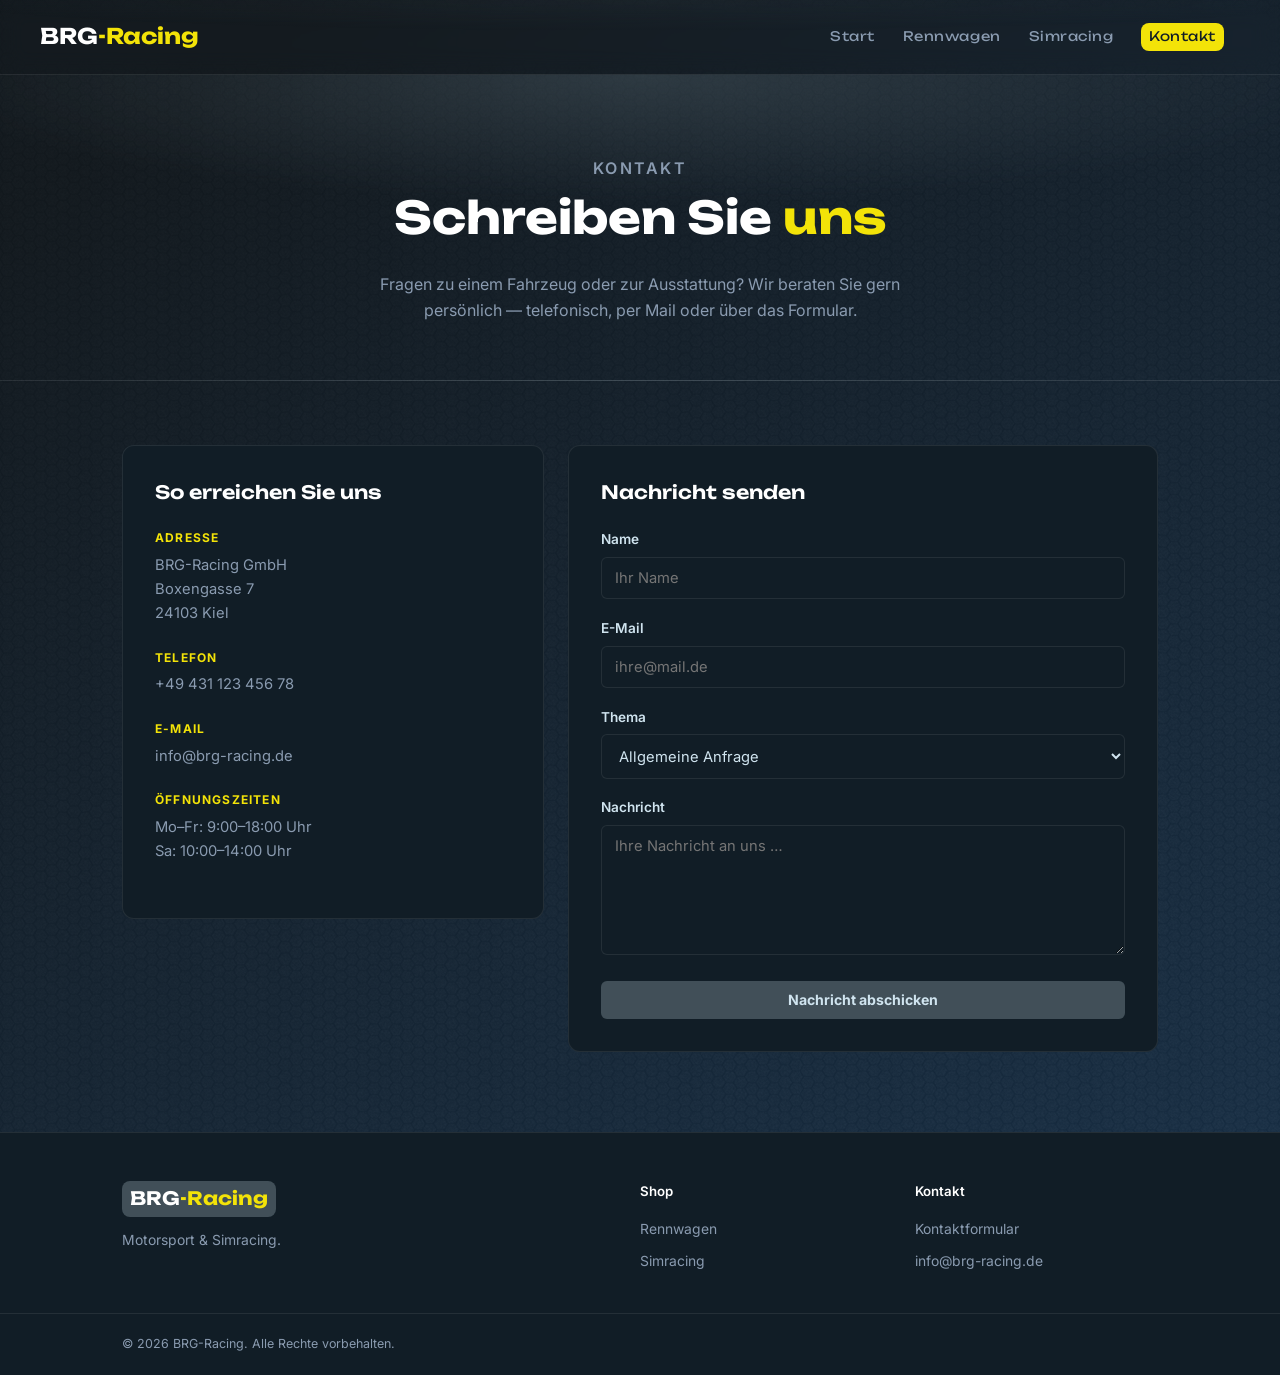
==== eirikb/html/kontakt.html @ 7bd52c7f "Grund-Design fertig, basis für Simracing und Rennwagen Produktseiten erstellt" ====
<!DOCTYPE html>
<html lang="de">
<head>
    <meta charset="UTF-8">
    <meta name="viewport" content="width=device-width, initial-scale=1.0">
    <title>BRG-Racing | Kontakt</title>
    <link rel="stylesheet" href="../styles/style-main.css">
    <!-- Google Fonts: Inter (Text) & Unbounded (Überschriften) -->
    <link rel="preconnect" href="https://fonts.googleapis.com">
    <link rel="preconnect" href="https://fonts.gstatic.com" crossorigin>
    <link href="https://fonts.googleapis.com/css2?family=Inter:ital,opsz,wght@0,14..32,100..900;1,14..32,100..900&family=Unbounded:wght@200..900&display=swap" rel="stylesheet">
</head>
<body>

    <!-- ===== HEADER ===== -->
    <header>
        <a href="../index.html" class="logo">BRG<span>-Racing</span></a>

        <!-- Checkbox steuert das mobile Menü (kein JavaScript) -->
        <input type="checkbox" id="nav-toggle" class="nav-toggle">
        <label for="nav-toggle" class="hamburger" aria-label="Menü öffnen">
            <span></span>
            <span></span>
            <span></span>
        </label>

        <nav>
            <a href="../index.html">Start</a>
            <a href="racecars.html">Rennwagen</a>
            <a href="simracing.html">Simracing</a>
            <a href="kontakt.html" class="aktiv">Kontakt</a>
        </nav>
    </header>


    <!-- ===== HAUPTINHALT ===== -->
    <main>

        <!-- Kopfbereich der Seite -->
        <section class="seiten-kopf">
            <div class="wrapper">
                <p class="hero-label">Kontakt</p>
                <h1>Schreiben Sie <span>uns</span></h1>
                <p>
                    Fragen zu einem Fahrzeug oder zur Ausstattung? Wir beraten Sie
                    gern persönlich — telefonisch, per Mail oder über das Formular.
                </p>
            </div>
        </section>


        <!-- Kontaktbereich: Info-Spalte + Formular -->
        <section class="kontakt">
            <div class="wrapper">
                <div class="kontakt-grid">

                    <!-- Linke Spalte: Kontaktdaten -->
                    <div class="kontakt-info">
                        <h2>So erreichen Sie uns</h2>

                        <div class="kontakt-eintrag">
                            <strong>Adresse</strong>
                            <p>BRG-Racing GmbH<br>Boxengasse 7<br>24103 Kiel</p>
                        </div>

                        <div class="kontakt-eintrag">
                            <strong>Telefon</strong>
                            <p><a href="tel:+4943112345678">+49 431 123 456 78</a></p>
                        </div>

                        <div class="kontakt-eintrag">
                            <strong>E-Mail</strong>
                            <p><a href="mailto:info@brg-racing.de">info@brg-racing.de</a></p>
                        </div>

                        <div class="kontakt-eintrag">
                            <strong>Öffnungszeiten</strong>
                            <p>Mo–Fr: 9:00–18:00 Uhr<br>Sa: 10:00–14:00 Uhr</p>
                        </div>
                    </div>

                    <!-- Rechte Spalte: Formular verschickt per mailto (kein JavaScript) -->
                    <div class="kontakt-formular">
                        <h2>Nachricht senden</h2>

                        <!--
                            Das Formular öffnet das E-Mail-Programm des Besuchers.
                            enctype="text/plain" sorgt für eine lesbare Mail.
                        -->
                        <form action="mailto:info@brg-racing.de" method="post" enctype="text/plain">

                            <div class="formular-feld">
                                <label for="name">Name</label>
                                <input type="text" id="name" name="Name" placeholder="Ihr Name" required>
                            </div>

                            <div class="formular-feld">
                                <label for="email">E-Mail</label>
                                <input type="email" id="email" name="E-Mail" placeholder="ihre@mail.de" required>
                            </div>

                            <div class="formular-feld">
                                <label for="thema">Thema</label>
                                <select id="thema" name="Thema">
                                    <option>Allgemeine Anfrage</option>
                                    <option>Rennwagen</option>
                                    <option>Simracing</option>
                                    <option>Bestellung</option>
                                    <option>Sonstiges</option>
                                </select>
                            </div>

                            <div class="formular-feld">
                                <label for="nachricht">Nachricht</label>
                                <textarea id="nachricht" name="Nachricht" placeholder="Ihre Nachricht an uns …" required></textarea>
                            </div>

                            <button type="submit" class="btn">Nachricht abschicken</button>
                        </form>
                    </div>

                </div>
            </div>
        </section>

    </main>


    <!-- ===== FOOTER ===== -->
    <footer>
        <!-- Footer-Grid: Info | Shop-Links | Kontakt-Links -->
        <div class="footer-grid wrapper">

            <div class="footer-brand">
                <p class="logo-text">BRG<span>-Racing</span></p>
                <p class="footer-desc">Motorsport &amp; Simracing.</p>
            </div>

            <nav class="footer-nav">
                <strong>Shop</strong>
                <a href="racecars.html">Rennwagen</a>
                <a href="simracing.html">Simracing</a>
            </nav>

            <nav class="footer-nav">
                <strong>Kontakt</strong>
                <a href="kontakt.html">Kontaktformular</a>
                <a href="mailto:info@brg-racing.de">info@brg-racing.de</a>
            </nav>

        </div>

        <div class="footer-bottom">
            <div class="wrapper">
                <p>&copy; 2026 BRG-Racing. Alle Rechte vorbehalten.</p>
            </div>
        </div>
    </footer>

</body>
</html>
---- eirikb/styles/style-main.css ----
/* ===== VARIABLEN ===== */
:root {
    --primaer:  #4e5d67c8;
    --akzent:   #F3E308;
    --bg:       #111d26;
    --karte:    #111d26;
    --text:     #D0E4EF;
    --hell:     #8a9bb0;
    --rand:     rgba(255, 255, 255, 0.08);
    --max-w:    1100px;
}

/* ===== RESET ===== */
*, *::before, *::after {
    box-sizing: border-box;
    margin: 0;
    padding: 0;
}

/* ===== SEITEN-GRID: Header | Main | Footer ===== */
body {
    font-family: 'Inter', Arial, sans-serif;
    background: linear-gradient(
        148deg,rgba(11, 20, 27, 0.7) 10%, rgba(6, 61, 115, 0.4) 90%), 
        url('../assets/img/dark-honeycomb.png');
    color: var(--text);
    line-height: 1.65;
    display: grid;
    grid-template-rows: auto 1fr auto;
    min-height: 100vh;
}

a {
    color: var(--text);
    text-decoration: none;
}

/* Zentrierender Container mit horizontalem Innenabstand */
.wrapper {
    max-width: var(--max-w);
    margin: 0 auto;
    padding: 0 2rem;
}


/* ===== HEADER ===== */
header {
    font-family: 'Unbounded', cursive;
    /* Header-Grid: Logo | Leerraum | Navigation */
    display: grid;
    grid-template-columns: auto 1fr auto;
    align-items: center;
    gap: 1.5rem;
    padding: 1rem 2rem;
    border-bottom: 1px solid var(--rand);
    /* Klebt oben beim Scrollen */
    position: sticky;
    top: 0;
    z-index: 100;
    background-color: rgba(17, 29, 38, 0.591);
    backdrop-filter: blur(12px);
    background: radial-gradient(ellipse 80% 60% at 50% 0%, rgba(76, 92, 101, 0.10) 0%, transparent 70%);
}

.logo {
    font-size: 1.35rem;
    font-weight: 700;
    color: #fff;
    padding: 3px 8px;
    border-radius: 8px;
    /* Holografischer Shimmer-Effekt */
    position: relative;
    overflow: hidden;
    transition: transform 0.5s ease, box-shadow 0.5s ease;
}

/* Schimmernder Lichtstrahl */
.logo::before {
    content: '';
    position: absolute;
    top: -50%;
    left: -50%;
    width: 200%;
    height: 200%;
    background: linear-gradient(
        0deg,
        transparent,
        transparent 30%,
        rgba(200, 255, 0, 0.3)
    );
    transform: rotate(-45deg);
    transition: all 0.5s ease;
    opacity: 0;
}

.logo:hover {
    transform: scale(1.05);
    box-shadow: 0 0 20px rgba(200, 255, 0, 0.3);
    color: #fff;
}

.logo:hover::before {
    opacity: 1;
    transform: rotate(-45deg) translateY(100%);
}

.logo span {
    color: var(--akzent);
}

header nav {
    display: flex;
    align-items: center;
    gap: 1.75rem;
    justify-self: end;
}

header nav a {
    font-size: 0.82rem;
    color: var(--hell);
    font-weight: 400;
    letter-spacing: 0.04em;
    transition: all 0.15s;
  
}

header nav a:hover {
    color: var(--bg);
    padding: 3px 8px;
    border-radius: 8px;
    background-color: var(--akzent);
    transform: scale(1.05);
}

/* Aktiver Navigations-Link (aktuelle Seite) */
header nav a.aktiv {
    color: var(--bg);
    padding: 3px 8px;
    border-radius: 8px;
    background-color: var(--akzent);
}
/* Hamburger-Button (nur mobil sichtbar) */
.hamburger {
    display: none;
    flex-direction: column;
    gap: 5px;
    cursor: pointer;
    padding: 4px;
    margin-left: auto;
}

.hamburger span {
    display: block;
    width: 22px;
    height: 2px;
    background-color: #fff;
    border-radius: 2px;
    transition: transform 0.2s, opacity 0.2s;
}

/* Checkbox ist unsichtbar, steuert das Menü via CSS */
.nav-toggle { display: none; }

.nav-toggle:checked ~ .hamburger span:nth-child(1) {
    transform: translateY(7px) rotate(45deg);
}
.nav-toggle:checked ~ .hamburger span:nth-child(2) {
    opacity: 0;
}
.nav-toggle:checked ~ .hamburger span:nth-child(3) {
    transform: translateY(-7px) rotate(-45deg);
}


/* ===== BUTTONS ===== */
.btn {
    display: inline-block;
    padding: 0.65rem 1.4rem;
    background-color: var(--primaer);
    color: var(--text);
    font-weight: 700;
    font-size: 0.88rem;
    border-radius: 6px;
    transition: all 0.25s;
}

.btn:hover {
    opacity: 0.82;
    color: var(--bg);
    transform: scale(1.05);
    background-color: var(--akzent);
}


.btn-sm {
    padding: 0.45rem 1rem;
    font-size: 0.8rem;
}


/* ===== HERO-BEREICH ===== */
.hero {
    padding: 7rem 0 6rem;
    text-align: center;
    /* Subtiler radialer Verlauf als Hintergrund */
    background: radial-gradient(ellipse 80% 60% at 50% 0%, rgba(76, 92, 101, 0.45) 0%, transparent 70%);
}

.hero-label {
    font-size: 0.75rem;
    font-weight: 600;
    letter-spacing: 0.14em;
    text-transform: uppercase;
    color: var(--akzent);
    margin-bottom: 1.25rem;
   
}

.hero h1 {
    font-family: 'Unbounded', cursive;
    /* Schriftgröße passt sich der Bildschirmbreite an */
    font-size: clamp(1.9rem, 5vw, 3.4rem);
    font-weight: 700;
    line-height: 1.18;
    color: #fff;
    margin-bottom: 1.25rem;
}

.hero h1 span {
    color: var(--akzent);
}

.hero-text {
    max-width: 580px;
    margin: 0 auto 2.5rem;
    color: var(--hell);
    font-size: 1.05rem;
    line-height: 1.7;
}

.hero-ctas {
    display: flex;
    gap: 0.85rem;
    justify-content: center;
    flex-wrap: wrap;
}


/* ===== KATEGORIEN ===== */
.kategorien {
    padding: 5rem 0;
    border-top: 1px solid var(--rand);
}

.kategorien h2,
.highlights h2 {
    font-family: 'Unbounded', cursive;
    font-size: 1.45rem;
    font-weight: 600;
    color: #fff;
    margin-bottom: 2rem;
    padding: 0.5rem 1rem;
    background-color: var(--karte);
    backdrop-filter: blur(12px);
    border: 1px solid var(--rand);
    border-radius: 12px;
    background: radial-gradient(ellipse 80% 60% at 50% 0%, rgba(76, 92, 101, 0.10) 0%, transparent 70%);
}

/* Kategorie-Grid: 2 gleichbreite Spalten */
.kat-grid {
    display: grid;
    grid-template-columns: 1fr 1fr;
    gap: 1.5rem;
}

.kat-karte {
    display: block;
    background-color: var(--karte);
    border: 1px solid var(--rand);
    border-radius: 12px;
    overflow: hidden;
    color: var(--text);
    transition: border-color 0.2s, transform 0.2s;
   
}

.kat-karte:hover {
    border-color: rgba(255, 255, 255, 0.22);
    transform: translateY(-4px);
    color: var(--text);
}

/* Farb-Platzhalter oben — werden später durch <img> ersetzt */
.kat-bild {
    height: 190px;
}

.kat-bild.rennwagen {
    background: linear-gradient(135deg, #7a0000 0%, #2a1010 100%);
}

.kat-bild.simracing {
    background: linear-gradient(135deg, #0d3460 0%, #0d1428 100%);
}

.kat-info {
    padding: 1.5rem;
    
}

.kat-info h3 {
    font-family: 'Unbounded', cursive;
    font-size: 1.1rem;
    font-weight: 600;
    color: #fff;
    margin-bottom: 0.4rem;
    
}

.kat-info p {
    color: var(--hell);
    font-size: 0.9rem;
    margin-bottom: 1rem;
}

.pfeil {
    color: var(--akzent);
    font-size: 0.85rem;
    font-weight: 600;
}


/* ===== PRODUKT-HIGHLIGHTS ===== */
.highlights {
    padding: 5rem 0;
    border-top: 1px solid var(--rand);
}

/* Produkt-Grid: 3 Spalten, bricht bei Platzmangel automatisch um */
.produkt-grid {
    display: grid;
    grid-template-columns: repeat(auto-fit, minmax(280px, 1fr));
    gap: 1.5rem;
}

.produkt-karte {
    background-color: var(--karte);
    border: 1px solid var(--rand);
    border-radius: 12px;
    overflow: hidden;
    transition: border-color 0.2s, transform 0.2s;
}

.produkt-karte:hover {
    border-color: rgba(255, 255, 255, 0.22);
    transform: translateY(-4px);
}


.produkt-bild {
    height: 170px;
    /* Anker für das Hersteller-Logo (oben rechts) */
    position: relative;
}

/* Einheitlicher Platz für das Hersteller-Logo auf jeder Produktkarte */
.produkt-marke {
    position: absolute;
    top: 0.7rem;
    right: 0.7rem;
    width: 58px;
    height: 42px;
    display: flex;
    align-items: center;
    justify-content: center;
    padding: 5px 8px;
    background-color: #fff;
    border-radius: 8px;
    box-shadow: 0 2px 8px rgba(0, 0, 0, 0.3);
}

/* Logo skaliert sauber in den Rahmen, egal welches Format */
.produkt-marke img {
    max-width: 100%;
    max-height: 100%;
    object-fit: contain;
    display: block;
}

/* Farb-Platzhalter für Produktbilder — werden später durch <img> ersetzt */
.produkt-bild.rot     { background: linear-gradient(135deg, #7a0000 0%, #2a1010 100%); }
.produkt-bild.blau    { background: linear-gradient(135deg, #0d3460 0%, #0d1428 100%); }
.produkt-bild.gruen   { background: linear-gradient(135deg, #0b4d2e 0%, #0d281a 100%); }
.produkt-bild.gelb    { background: linear-gradient(135deg, #6b5e00 0%, #2a2410 100%); }
.produkt-bild.lila    { background: linear-gradient(135deg, #3d1a5c 0%, #180d28 100%); }
.produkt-bild.orange  { background: linear-gradient(135deg, #7a3a00 0%, #2a1a10 100%); }
.produkt-bild.tuerkis { background: linear-gradient(135deg, #0d5c5c 0%, #0d2828 100%); }
.produkt-bild.grau    { background: linear-gradient(135deg, #3a4650 0%, #141c22 100%); }

.produkt-info {
    padding: 1.2rem 1.4rem 1.5rem;
}

/* Kategorie-Tag über dem Titel */
.tag {
    display: inline-block;
    font-size: 0.7rem;
    font-weight: 600;
    letter-spacing: 0.1em;
    text-transform: uppercase;
    color: var(--akzent);
    margin-bottom: 0.55rem;
}

.produkt-info h3 {
    font-size: 0.98rem;
    font-weight: 600;
    color: #fff;
    margin-bottom: 0.4rem;
    line-height: 1.35;
}

.produkt-info p {
    color: var(--hell);
    font-size: 0.87rem;
    line-height: 1.55;
    margin-bottom: 1.2rem;
}

/* Preis und Bestell-Button nebeneinander */
.produkt-fuss {
    display: flex;
    align-items: center;
    justify-content: space-between;
}

.preis {
    font-family: 'Unbounded', cursive;
    font-size: 1rem;
    font-weight: 700;
    color: #fff;
}


/* ===== FOOTER ===== */
footer {
    border-top: 1px solid var(--rand);
    background-color: var(--karte);
    padding-top: 3rem;
}

/* Footer-Grid: Marke (breit) | Shop-Links | Kontakt-Links */
.footer-grid {
    display: grid;
    grid-template-columns: 2fr 1fr 1fr;
    gap: 2rem;
    padding-bottom: 2.5rem;
}

.logo-text {
    font-family: 'Unbounded', cursive;
    font-size: 1.15rem;
    font-weight: 700;
    color: #fff;
    background-color: var(--primaer);
    display: inline-block;
    padding: 3px 8px;
    border-radius: 8px;
    margin-bottom: 0.75rem;
}

.logo-text span {
    color: var(--akzent);
}

.footer-desc {
    color: var(--hell);
    font-size: 0.87rem;
    line-height: 1.65;
}

.footer-nav {
    display: flex;
    flex-direction: column;
    gap: 0.6rem;
}

.footer-nav strong {
    color: #fff;
    font-size: 0.83rem;
    font-weight: 600;
    margin-bottom: 0.35rem;
}

.footer-nav a {
    color: var(--hell);
    font-size: 0.87rem;
    transition: color 0.15s;
}

.footer-nav a:hover {
    color: #fff;
}

.footer-bottom {
    border-top: 1px solid var(--rand);
    padding: 1.25rem 0;
}

.footer-bottom p {
    color: var(--hell);
    font-size: 0.78rem;
}


/* ===== SEITEN-KOPF (Kopfbereich der Unterseiten) ===== */
.seiten-kopf {
    padding: 5rem 0 3.5rem;
    text-align: center;
    /* Gleicher radialer Verlauf wie im Hero der Startseite */
    background: radial-gradient(ellipse 80% 60% at 50% 0%, rgba(76, 92, 101, 0.45) 0%, transparent 70%);
    border-bottom: 1px solid var(--rand);
}

.seiten-kopf h1 {
    font-family: 'Unbounded', cursive;
    font-size: clamp(1.8rem, 4.5vw, 2.8rem);
    font-weight: 700;
    color: #fff;
    margin-bottom: 1rem;
}

.seiten-kopf h1 span {
    color: var(--akzent);
}

.seiten-kopf p {
    max-width: 560px;
    margin: 0 auto;
    color: var(--hell);
    font-size: 1rem;
}


/* ===== PRODUKT-LISTE (Kategorieseiten) ===== */
.produkt-liste {
    padding: 4rem 0 5rem;
}

/* Unterkategorie-Navigation: Sprungmarken (kein JavaScript) */
.sub-nav {
    display: flex;
    flex-wrap: wrap;
    gap: 0.6rem;
    justify-content: center;
    margin-top: 1.75rem;
}

.sub-nav a {
    font-size: 0.8rem;
    font-weight: 600;
    color: var(--hell);
    padding: 0.4rem 1rem;
    border: 1px solid var(--rand);
    border-radius: 999px;
    transition: all 0.15s;
}

.sub-nav a:hover {
    color: var(--bg);
    background-color: var(--akzent);
    border-color: var(--akzent);
}

/* Ein Unterkategorie-Block innerhalb der Produktliste */
.unterkategorie {
    padding-top: 3.5rem;
    /* Abstand, damit der sticky Header die Sprungmarke nicht verdeckt */
    scroll-margin-top: 90px;
}

.kat-titel {
    font-family: 'Unbounded', cursive;
    font-size: 1.3rem;
    font-weight: 600;
    color: #fff;
    margin-bottom: 1.5rem;
    padding-bottom: 0.6rem;
    border-bottom: 1px solid var(--rand);
}

.kat-titel span {
    color: var(--akzent);
}


/* ===== KONTAKT-SEITE ===== */
.kontakt {
    padding: 4rem 0 5rem;
}

/* Kontakt-Grid: Info-Spalte | Formular-Spalte */
.kontakt-grid {
    display: grid;
    grid-template-columns: 1fr 1.4fr;
    gap: 1.5rem;
    align-items: start;
}

.kontakt-info,
.kontakt-formular {
    background-color: var(--karte);
    border: 1px solid var(--rand);
    border-radius: 12px;
    padding: 2rem;
}

.kontakt-info h2,
.kontakt-formular h2 {
    font-family: 'Unbounded', cursive;
    font-size: 1.15rem;
    font-weight: 600;
    color: #fff;
    margin-bottom: 1.25rem;
}

/* Einzelner Kontakt-Eintrag (z. B. Adresse, Telefon, Mail) */
.kontakt-eintrag {
    margin-bottom: 1.4rem;
}

.kontakt-eintrag strong {
    display: block;
    color: var(--akzent);
    font-size: 0.75rem;
    letter-spacing: 0.1em;
    text-transform: uppercase;
    margin-bottom: 0.3rem;
}

.kontakt-eintrag p,
.kontakt-eintrag a {
    color: var(--hell);
    font-size: 0.92rem;
}

.kontakt-eintrag a:hover {
    color: #fff;
}

/* Ergonomisches Formular: Beschriftung über dem Feld */
.formular-feld {
    display: flex;
    flex-direction: column;
    gap: 0.4rem;
    margin-bottom: 1.1rem;
}

.formular-feld label {
    font-size: 0.85rem;
    font-weight: 600;
    color: var(--text);
}

.formular-feld input,
.formular-feld select,
.formular-feld textarea {
    font-family: inherit;
    font-size: 0.92rem;
    padding: 0.7rem 0.85rem;
    background-color: var(--bg);
    border: 1px solid var(--rand);
    border-radius: 6px;
    color: var(--text);
}

.formular-feld input:focus,
.formular-feld select:focus,
.formular-feld textarea:focus {
    outline: none;
    border-color: var(--akzent);
}

.formular-feld textarea {
    resize: vertical;
    min-height: 130px;
}

/* Absende-Button — nutzt .btn, braucht aber Reset für <button> */
.kontakt-formular .btn {
    border: none;
    cursor: pointer;
    font-family: inherit;
    width: 100%;
    margin-top: 0.5rem;
}


/* ===== MOBIL (≤ 680px) ===== */
@media (max-width: 680px) {
    /* Header: Logo | Hamburger — Nav klappt darunter auf */
    header {
        grid-template-columns: auto auto;
        padding: 0.9rem 1.25rem;
    }

    .hamburger {
        display: flex;
        justify-self: end;
    }

    header nav {
        display: none;
        grid-column: 1 / -1;
        flex-direction: column;
        align-items: flex-start;
        gap: 0.9rem;
        padding: 1rem 0;
        border-top: 1px solid var(--rand);
        margin-top: 0.5rem;
    }

    .nav-toggle:checked ~ nav {
        display: flex;
    }

    /* Hero: weniger Abstand auf kleinen Bildschirmen */
    .hero {
        padding: 4rem 0 3.5rem;
    }

    /* Kategorien: 1 Spalte statt 2 */
    .kat-grid {
        grid-template-columns: 1fr;
    }

    /* Footer: 1 Spalte statt 3 */
    .footer-grid {
        grid-template-columns: 1fr;
        gap: 1.5rem;
    }

    /* Kontakt: 1 Spalte statt 2 */
    .kontakt-grid {
        grid-template-columns: 1fr;
    }

    /* Seiten-Kopf: weniger Abstand auf kleinen Bildschirmen */
    .seiten-kopf {
        padding: 3.5rem 0 2.5rem;
    }
}
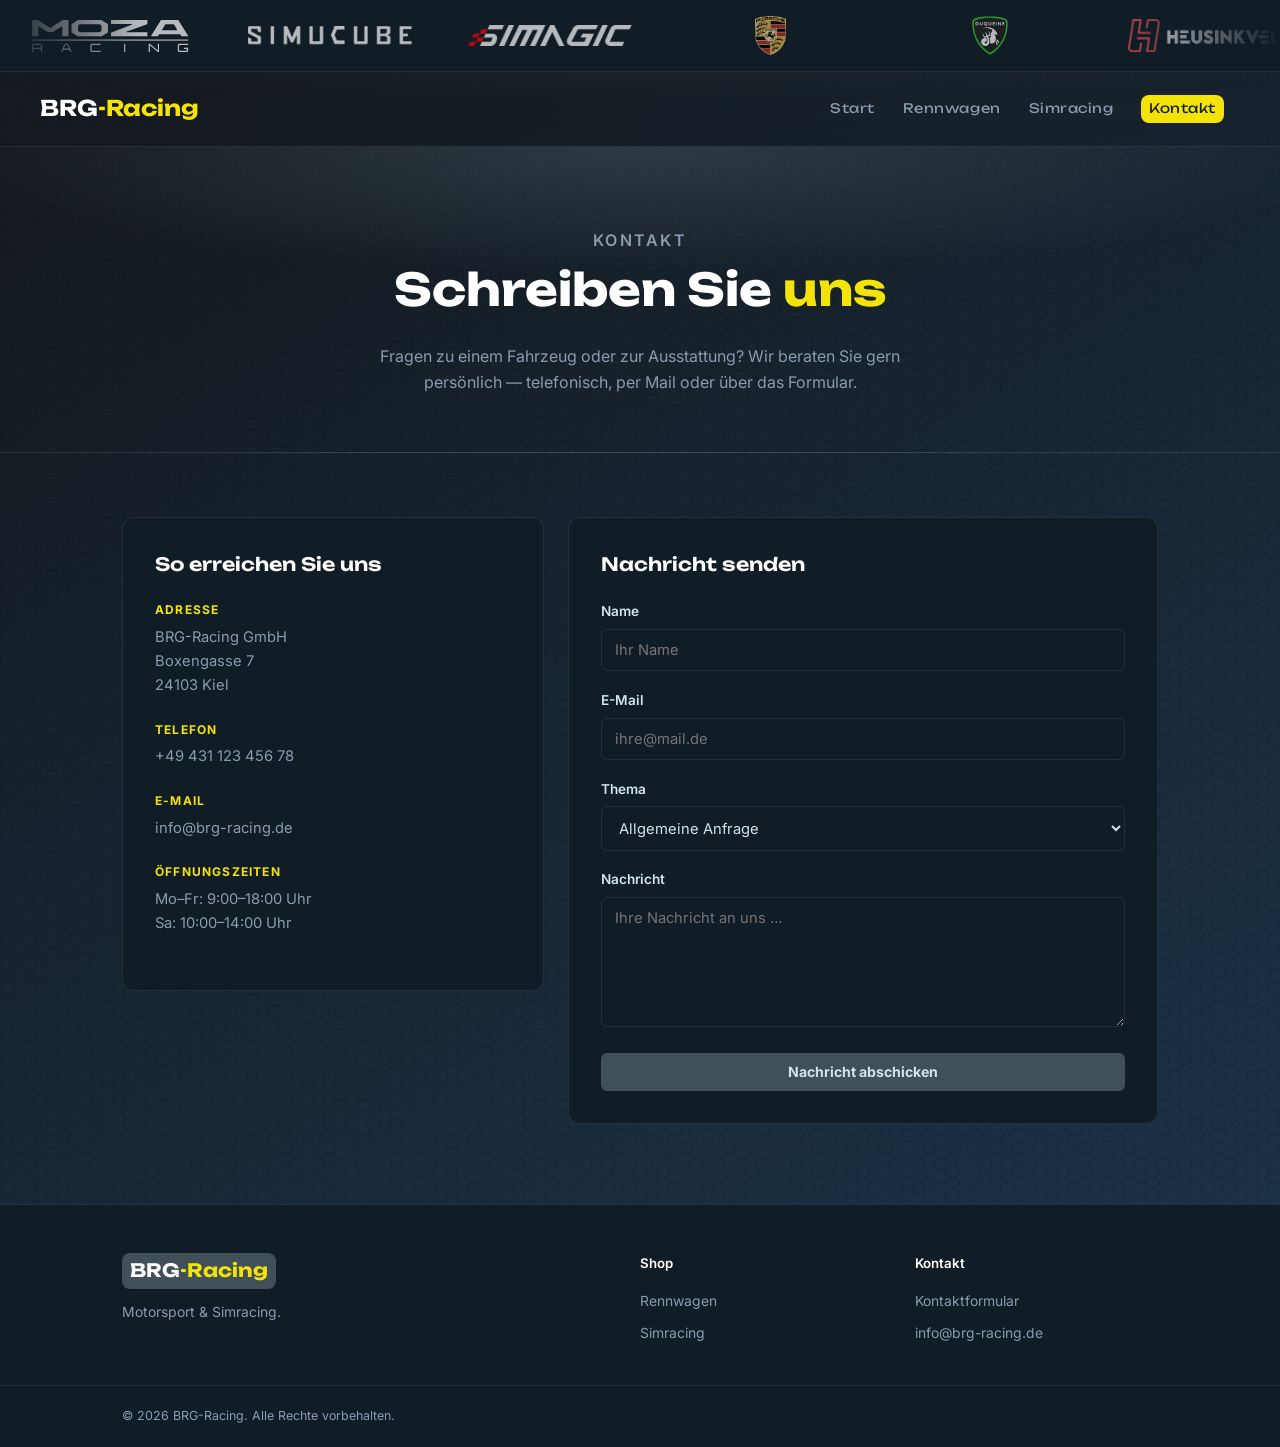
==== commit 7ec6e746: "ein Marken Karusell hinzugefügt" ====
--- a/eirikb/html/kontakt.html
+++ b/eirikb/html/kontakt.html
@@ -1,161 +1,204 @@
-<!DOCTYPE html>
+<!doctype html>
 <html lang="de">
-<head>
-    <meta charset="UTF-8">
-    <meta name="viewport" content="width=device-width, initial-scale=1.0">
+  <head>
+    <meta charset="UTF-8" />
+    <meta name="viewport" content="width=device-width, initial-scale=1.0" />
     <title>BRG-Racing | Kontakt</title>
-    <link rel="stylesheet" href="../styles/style-main.css">
+    <link rel="stylesheet" href="../styles/style-main.css" />
     <!-- Google Fonts: Inter (Text) & Unbounded (Überschriften) -->
-    <link rel="preconnect" href="https://fonts.googleapis.com">
-    <link rel="preconnect" href="https://fonts.gstatic.com" crossorigin>
-    <link href="https://fonts.googleapis.com/css2?family=Inter:ital,opsz,wght@0,14..32,100..900;1,14..32,100..900&family=Unbounded:wght@200..900&display=swap" rel="stylesheet">
-</head>
-<body>
+    <link rel="preconnect" href="https://fonts.googleapis.com" />
+    <link rel="preconnect" href="https://fonts.gstatic.com" crossorigin />
+    <link
+      href="https://fonts.googleapis.com/css2?family=Inter:ital,opsz,wght@0,14..32,100..900;1,14..32,100..900&family=Unbounded:wght@200..900&display=swap"
+      rel="stylesheet"
+    />
+  </head>
+  <body>
+    <!-- ===== MARKEN-LAUFBAND: scrollt endlos per CSS-Animation (kein JavaScript).
+         Rein dekorativ, daher für Screenreader ausgeblendet (aria-hidden). -->
+    <div class="marken-band" aria-hidden="true">
+      <div class="marken-spur">
+        <!-- Logo-Satz 1 (10 Marken) -->
+        <div class="marken-slide"><img src="../assets/Simracing/MOZA_Racing_White.svg" alt="" /></div>
+        <div class="marken-slide"><img src="../assets/Simracing/Simucube-logo-1.png" alt="" /></div>
+        <div class="marken-slide"><img src="../assets/Simracing/Simmagic_Red_White_logo.avif" alt="" /></div>
+        <div class="marken-slide"><img src="../assets/racecars/Porsche_Symbol_2.webp" alt="" /></div>
+        <div class="marken-slide"><img src="../assets/racecars/duqueine-logo-28.svg" alt="" /></div>
+        <div class="marken-slide"><img src="../assets/Simracing/Heusinkveld_White.webp" alt="" /></div>
+        <div class="marken-slide"><img src="../assets/Simracing/Ascher_Racing_White.png" alt="" /></div>
+        <div class="marken-slide"><img src="../assets/Simracing/ATR_Logo.avif" alt="" /></div>
+        <div class="marken-slide"><img src="../assets/Simracing/Fanatec_Logo_White.png" alt="" /></div>
+        <div class="marken-slide"><img src="../assets/racecars/Ligier_Automotive_White.svg" alt="" /></div>
+        <!-- Logo-Satz 2: identische Kopie für die nahtlose Endlosschleife -->
+        <div class="marken-slide"><img src="../assets/Simracing/MOZA_Racing_White.svg" alt="" /></div>
+        <div class="marken-slide"><img src="../assets/Simracing/Simucube-logo-1.png" alt="" /></div>
+        <div class="marken-slide"><img src="../assets/Simracing/Simmagic_Red_White_logo.avif" alt="" /></div>
+        <div class="marken-slide"><img src="../assets/racecars/Porsche_Symbol_2.webp" alt="" /></div>
+        <div class="marken-slide"><img src="../assets/racecars/duqueine-logo-28.svg" alt="" /></div>
+        <div class="marken-slide"><img src="../assets/Simracing/Heusinkveld_White.webp" alt="" /></div>
+        <div class="marken-slide"><img src="../assets/Simracing/Ascher_Racing_White.png" alt="" /></div>
+        <div class="marken-slide"><img src="../assets/Simracing/ATR_Logo.avif" alt="" /></div>
+        <div class="marken-slide"><img src="../assets/Simracing/Fanatec_Logo_White.png" alt="" /></div>
+        <div class="marken-slide"><img src="../assets/racecars/Ligier_Automotive_White.svg" alt="" /></div>
+      </div>
+    </div>
 
     <!-- ===== HEADER ===== -->
     <header>
-        <a href="../index.html" class="logo">BRG<span>-Racing</span></a>
-
-        <!-- Checkbox steuert das mobile Menü (kein JavaScript) -->
-        <input type="checkbox" id="nav-toggle" class="nav-toggle">
-        <label for="nav-toggle" class="hamburger" aria-label="Menü öffnen">
-            <span></span>
-            <span></span>
-            <span></span>
-        </label>
-
-        <nav>
-            <a href="../index.html">Start</a>
-            <a href="racecars.html">Rennwagen</a>
-            <a href="simracing.html">Simracing</a>
-            <a href="kontakt.html" class="aktiv">Kontakt</a>
-        </nav>
+      <a href="../index.html" class="logo">BRG<span>-Racing</span></a>
+
+      <!-- Checkbox steuert das mobile Menü (kein JavaScript) -->
+      <input type="checkbox" id="nav-toggle" class="nav-toggle" />
+      <label for="nav-toggle" class="hamburger" aria-label="Menü öffnen">
+        <span></span>
+        <span></span>
+        <span></span>
+      </label>
+
+      <nav>
+        <a href="../index.html">Start</a>
+        <a href="racecars.html">Rennwagen</a>
+        <a href="simracing.html">Simracing</a>
+        <a href="kontakt.html" class="aktiv">Kontakt</a>
+      </nav>
     </header>
-
 
     <!-- ===== HAUPTINHALT ===== -->
     <main>
-
-        <!-- Kopfbereich der Seite -->
-        <section class="seiten-kopf">
-            <div class="wrapper">
-                <p class="hero-label">Kontakt</p>
-                <h1>Schreiben Sie <span>uns</span></h1>
+      <!-- Kopfbereich der Seite -->
+      <section class="seiten-kopf">
+        <div class="wrapper">
+          <p class="hero-label">Kontakt</p>
+          <h1>Schreiben Sie <span>uns</span></h1>
+          <p>
+            Fragen zu einem Fahrzeug oder zur Ausstattung? Wir beraten Sie gern
+            persönlich — telefonisch, per Mail oder über das Formular.
+          </p>
+        </div>
+      </section>
+
+      <!-- Kontaktbereich: Info-Spalte + Formular -->
+      <section class="kontakt">
+        <div class="wrapper">
+          <div class="kontakt-grid">
+            <!-- Linke Spalte: Kontaktdaten -->
+            <div class="kontakt-info">
+              <h2>So erreichen Sie uns</h2>
+
+              <div class="kontakt-eintrag">
+                <strong>Adresse</strong>
+                <p>BRG-Racing GmbH<br />Boxengasse 7<br />24103 Kiel</p>
+              </div>
+
+              <div class="kontakt-eintrag">
+                <strong>Telefon</strong>
+                <p><a href="tel:+4943112345678">+49 431 123 456 78</a></p>
+              </div>
+
+              <div class="kontakt-eintrag">
+                <strong>E-Mail</strong>
                 <p>
-                    Fragen zu einem Fahrzeug oder zur Ausstattung? Wir beraten Sie
-                    gern persönlich — telefonisch, per Mail oder über das Formular.
+                  <a href="mailto:info@brg-racing.de">info@brg-racing.de</a>
                 </p>
+              </div>
+
+              <div class="kontakt-eintrag">
+                <strong>Öffnungszeiten</strong>
+                <p>Mo–Fr: 9:00–18:00 Uhr<br />Sa: 10:00–14:00 Uhr</p>
+              </div>
             </div>
-        </section>
-
-
-        <!-- Kontaktbereich: Info-Spalte + Formular -->
-        <section class="kontakt">
-            <div class="wrapper">
-                <div class="kontakt-grid">
-
-                    <!-- Linke Spalte: Kontaktdaten -->
-                    <div class="kontakt-info">
-                        <h2>So erreichen Sie uns</h2>
-
-                        <div class="kontakt-eintrag">
-                            <strong>Adresse</strong>
-                            <p>BRG-Racing GmbH<br>Boxengasse 7<br>24103 Kiel</p>
-                        </div>
-
-                        <div class="kontakt-eintrag">
-                            <strong>Telefon</strong>
-                            <p><a href="tel:+4943112345678">+49 431 123 456 78</a></p>
-                        </div>
-
-                        <div class="kontakt-eintrag">
-                            <strong>E-Mail</strong>
-                            <p><a href="mailto:info@brg-racing.de">info@brg-racing.de</a></p>
-                        </div>
-
-                        <div class="kontakt-eintrag">
-                            <strong>Öffnungszeiten</strong>
-                            <p>Mo–Fr: 9:00–18:00 Uhr<br>Sa: 10:00–14:00 Uhr</p>
-                        </div>
-                    </div>
-
-                    <!-- Rechte Spalte: Formular verschickt per mailto (kein JavaScript) -->
-                    <div class="kontakt-formular">
-                        <h2>Nachricht senden</h2>
-
-                        <!--
+
+            <!-- Rechte Spalte: Formular verschickt per mailto (kein JavaScript) -->
+            <div class="kontakt-formular">
+              <h2>Nachricht senden</h2>
+
+              <!--
                             Das Formular öffnet das E-Mail-Programm des Besuchers.
                             enctype="text/plain" sorgt für eine lesbare Mail.
                         -->
-                        <form action="mailto:info@brg-racing.de" method="post" enctype="text/plain">
-
-                            <div class="formular-feld">
-                                <label for="name">Name</label>
-                                <input type="text" id="name" name="Name" placeholder="Ihr Name" required>
-                            </div>
-
-                            <div class="formular-feld">
-                                <label for="email">E-Mail</label>
-                                <input type="email" id="email" name="E-Mail" placeholder="ihre@mail.de" required>
-                            </div>
-
-                            <div class="formular-feld">
-                                <label for="thema">Thema</label>
-                                <select id="thema" name="Thema">
-                                    <option>Allgemeine Anfrage</option>
-                                    <option>Rennwagen</option>
-                                    <option>Simracing</option>
-                                    <option>Bestellung</option>
-                                    <option>Sonstiges</option>
-                                </select>
-                            </div>
-
-                            <div class="formular-feld">
-                                <label for="nachricht">Nachricht</label>
-                                <textarea id="nachricht" name="Nachricht" placeholder="Ihre Nachricht an uns …" required></textarea>
-                            </div>
-
-                            <button type="submit" class="btn">Nachricht abschicken</button>
-                        </form>
-                    </div>
-
-                </div>
+              <form
+                action="mailto:info@brg-racing.de"
+                method="post"
+                enctype="text/plain"
+              >
+                <div class="formular-feld">
+                  <label for="name">Name</label>
+                  <input
+                    type="text"
+                    id="name"
+                    name="Name"
+                    placeholder="Ihr Name"
+                    required
+                  />
+                </div>
+
+                <div class="formular-feld">
+                  <label for="email">E-Mail</label>
+                  <input
+                    type="email"
+                    id="email"
+                    name="E-Mail"
+                    placeholder="ihre@mail.de"
+                    required
+                  />
+                </div>
+
+                <div class="formular-feld">
+                  <label for="thema">Thema</label>
+                  <select id="thema" name="Thema">
+                    <option>Allgemeine Anfrage</option>
+                    <option>Rennwagen</option>
+                    <option>Simracing</option>
+                    <option>Bestellung</option>
+                    <option>Sonstiges</option>
+                  </select>
+                </div>
+
+                <div class="formular-feld">
+                  <label for="nachricht">Nachricht</label>
+                  <textarea
+                    id="nachricht"
+                    name="Nachricht"
+                    placeholder="Ihre Nachricht an uns …"
+                    required
+                  ></textarea>
+                </div>
+
+                <button type="submit" class="btn">Nachricht abschicken</button>
+              </form>
             </div>
-        </section>
-
+          </div>
+        </div>
+      </section>
     </main>
-
 
     <!-- ===== FOOTER ===== -->
     <footer>
-        <!-- Footer-Grid: Info | Shop-Links | Kontakt-Links -->
-        <div class="footer-grid wrapper">
-
-            <div class="footer-brand">
-                <p class="logo-text">BRG<span>-Racing</span></p>
-                <p class="footer-desc">Motorsport &amp; Simracing.</p>
-            </div>
-
-            <nav class="footer-nav">
-                <strong>Shop</strong>
-                <a href="racecars.html">Rennwagen</a>
-                <a href="simracing.html">Simracing</a>
-            </nav>
-
-            <nav class="footer-nav">
-                <strong>Kontakt</strong>
-                <a href="kontakt.html">Kontaktformular</a>
-                <a href="mailto:info@brg-racing.de">info@brg-racing.de</a>
-            </nav>
-
-        </div>
-
-        <div class="footer-bottom">
-            <div class="wrapper">
-                <p>&copy; 2026 BRG-Racing. Alle Rechte vorbehalten.</p>
-            </div>
-        </div>
+      <!-- Footer-Grid: Info | Shop-Links | Kontakt-Links -->
+      <div class="footer-grid wrapper">
+        <div class="footer-brand">
+          <p class="logo-text">BRG<span>-Racing</span></p>
+          <p class="footer-desc">Motorsport &amp; Simracing.</p>
+        </div>
+
+        <nav class="footer-nav">
+          <strong>Shop</strong>
+          <a href="racecars.html">Rennwagen</a>
+          <a href="simracing.html">Simracing</a>
+        </nav>
+
+        <nav class="footer-nav">
+          <strong>Kontakt</strong>
+          <a href="kontakt.html">Kontaktformular</a>
+          <a href="mailto:info@brg-racing.de">info@brg-racing.de</a>
+        </nav>
+      </div>
+
+      <div class="footer-bottom">
+        <div class="wrapper">
+          <p>&copy; 2026 BRG-Racing. Alle Rechte vorbehalten.</p>
+        </div>
+      </div>
     </footer>
-
-</body>
+  </body>
 </html>
--- a/eirikb/styles/style-main.css
+++ b/eirikb/styles/style-main.css
@@ -1,753 +1,891 @@
 /* ===== VARIABLEN ===== */
 :root {
-    --primaer:  #4e5d67c8;
-    --akzent:   #F3E308;
-    --bg:       #111d26;
-    --karte:    #111d26;
-    --text:     #D0E4EF;
-    --hell:     #8a9bb0;
-    --rand:     rgba(255, 255, 255, 0.08);
-    --max-w:    1100px;
+  --primaer: #4e5d67c8;
+  --akzent: #f3e308;
+  --bg: #111d26;
+  --karte: #111d26;
+  --text: #d0e4ef;
+  --hell: #8a9bb0;
+  --rand: rgba(255, 255, 255, 0.08);
+  --max-w: 1100px;
 }
 
 /* ===== RESET ===== */
-*, *::before, *::after {
-    box-sizing: border-box;
-    margin: 0;
-    padding: 0;
-}
-
-/* ===== SEITEN-GRID: Header | Main | Footer ===== */
+*,
+*::before,
+*::after {
+  box-sizing: border-box;
+  margin: 0;
+  padding: 0;
+}
+
+/* ===== SEITEN-GRID: Laufband | Header | Main | Footer ===== */
 body {
-    font-family: 'Inter', Arial, sans-serif;
-    background: linear-gradient(
-        148deg,rgba(11, 20, 27, 0.7) 10%, rgba(6, 61, 115, 0.4) 90%), 
-        url('../assets/img/dark-honeycomb.png');
-    color: var(--text);
-    line-height: 1.65;
-    display: grid;
-    grid-template-rows: auto 1fr auto;
-    min-height: 100vh;
+  font-family: "Inter", Arial, sans-serif;
+  background:
+    linear-gradient(
+      148deg,
+      rgba(11, 20, 27, 0.7) 10%,
+      rgba(6, 61, 115, 0.4) 90%
+    ),
+    url("../assets/img/dark-honeycomb.png");
+  color: var(--text);
+  line-height: 1.65;
+  display: grid;
+  grid-template-rows: auto auto 1fr auto;
+  min-height: 100vh;
 }
 
 a {
-    color: var(--text);
-    text-decoration: none;
+  color: var(--text);
+  text-decoration: none;
 }
 
 /* Zentrierender Container mit horizontalem Innenabstand */
 .wrapper {
-    max-width: var(--max-w);
-    margin: 0 auto;
-    padding: 0 2rem;
-}
-
+  max-width: var(--max-w);
+  margin: 0 auto;
+  padding: 0 2rem;
+}
+
+/* ===== MARKEN-LAUFBAND (über der Navigation) ===== */
+/* Endlosschleife rein per CSS-Animation — kein JavaScript.
+   Der Logo-Satz (10 Marken) liegt doppelt in der Spur; verschoben
+   wird genau um die Breite eines Satzes (10 × 220px), dann springt
+   die Animation unsichtbar auf den Anfang zurück. */
+@keyframes marken-scroll {
+  0% {
+    transform: translateX(0);
+  }
+  100% {
+    transform: translateX(calc(-220px * 10));
+  }
+}
+
+.marken-band {
+  background-color: var(--bg);
+  border-bottom: 1px solid var(--rand);
+  height: 72px;
+  overflow: hidden;
+  /* Anker für die weichen Kanten links/rechts */
+  position: relative;
+}
+
+/* Weiche Kanten: Logos tauchen links sanft auf und laufen rechts aus */
+.marken-band::before,
+.marken-band::after {
+  content: "";
+  position: absolute;
+  top: 0;
+  width: 140px;
+  height: 100%;
+  z-index: 2;
+  background: linear-gradient(to right, var(--bg) 0%, transparent 100%);
+}
+
+.marken-band::before {
+  left: 0;
+}
+
+.marken-band::after {
+  right: 0;
+  transform: rotateZ(180deg);
+}
+
+/* Grid-Spur: alle Logos in einer Reihe mit fester Spaltenbreite */
+.marken-spur {
+  display: grid;
+  grid-auto-flow: column;
+  grid-auto-columns: 220px;
+  height: 100%;
+  /* 60s für 10 Marken = gleiches Tempo wie zuvor 30s für 5 Marken */
+  animation: marken-scroll 60s linear infinite;
+}
+
+/* Beim Überfahren mit der Maus pausiert das Laufband */
+.marken-band:hover .marken-spur {
+  animation-play-state: paused;
+}
+
+.marken-slide {
+  display: grid;
+  place-items: center;
+  padding: 0 1.75rem;
+}
+
+/* Logos skalieren einheitlich, egal welches Dateiformat */
+.marken-slide img {
+  max-width: 100%;
+  max-height: 40px;
+  object-fit: contain;
+  opacity: 0.7;
+  transition: opacity 0.2s;
+}
+
+.marken-slide img:hover {
+  opacity: 1;
+}
+
+/* Barrierefreiheit: Systemeinstellung "weniger Bewegung" respektieren */
+@media (prefers-reduced-motion: reduce) {
+  .marken-spur {
+    animation: none;
+  }
+}
 
 /* ===== HEADER ===== */
 header {
-    font-family: 'Unbounded', cursive;
-    /* Header-Grid: Logo | Leerraum | Navigation */
-    display: grid;
-    grid-template-columns: auto 1fr auto;
-    align-items: center;
-    gap: 1.5rem;
-    padding: 1rem 2rem;
-    border-bottom: 1px solid var(--rand);
-    /* Klebt oben beim Scrollen */
-    position: sticky;
-    top: 0;
-    z-index: 100;
-    background-color: rgba(17, 29, 38, 0.591);
-    backdrop-filter: blur(12px);
-    background: radial-gradient(ellipse 80% 60% at 50% 0%, rgba(76, 92, 101, 0.10) 0%, transparent 70%);
+  font-family: "Unbounded", cursive;
+  /* Header-Grid: Logo | Leerraum | Navigation */
+  display: grid;
+  grid-template-columns: auto 1fr auto;
+  align-items: center;
+  gap: 1.5rem;
+  padding: 1rem 2rem;
+  border-bottom: 1px solid var(--rand);
+  /* Klebt oben beim Scrollen */
+  position: sticky;
+  top: 0;
+  z-index: 100;
+  background-color: rgba(17, 29, 38, 0.591);
+  backdrop-filter: blur(12px);
+  background: radial-gradient(
+    ellipse 80% 60% at 50% 0%,
+    rgba(76, 92, 101, 0.1) 0%,
+    transparent 70%
+  );
 }
 
 .logo {
-    font-size: 1.35rem;
-    font-weight: 700;
-    color: #fff;
-    padding: 3px 8px;
-    border-radius: 8px;
-    /* Holografischer Shimmer-Effekt */
-    position: relative;
-    overflow: hidden;
-    transition: transform 0.5s ease, box-shadow 0.5s ease;
+  font-size: 1.35rem;
+  font-weight: 700;
+  color: #fff;
+  padding: 3px 8px;
+  border-radius: 8px;
+  /* Holografischer Shimmer-Effekt */
+  position: relative;
+  overflow: hidden;
+  transition:
+    transform 0.5s ease,
+    box-shadow 0.5s ease;
 }
 
 /* Schimmernder Lichtstrahl */
 .logo::before {
-    content: '';
-    position: absolute;
-    top: -50%;
-    left: -50%;
-    width: 200%;
-    height: 200%;
-    background: linear-gradient(
-        0deg,
-        transparent,
-        transparent 30%,
-        rgba(200, 255, 0, 0.3)
-    );
-    transform: rotate(-45deg);
-    transition: all 0.5s ease;
-    opacity: 0;
+  content: "";
+  position: absolute;
+  top: -50%;
+  left: -50%;
+  width: 200%;
+  height: 200%;
+  background: linear-gradient(
+    0deg,
+    transparent,
+    transparent 30%,
+    rgba(200, 255, 0, 0.3)
+  );
+  transform: rotate(-45deg);
+  transition: all 0.5s ease;
+  opacity: 0;
 }
 
 .logo:hover {
-    transform: scale(1.05);
-    box-shadow: 0 0 20px rgba(200, 255, 0, 0.3);
-    color: #fff;
+  transform: scale(1.05);
+  box-shadow: 0 0 20px rgba(200, 255, 0, 0.3);
+  color: #fff;
 }
 
 .logo:hover::before {
-    opacity: 1;
-    transform: rotate(-45deg) translateY(100%);
+  opacity: 1;
+  transform: rotate(-45deg) translateY(100%);
 }
 
 .logo span {
-    color: var(--akzent);
+  color: var(--akzent);
 }
 
 header nav {
-    display: flex;
-    align-items: center;
-    gap: 1.75rem;
-    justify-self: end;
+  display: flex;
+  align-items: center;
+  gap: 1.75rem;
+  justify-self: end;
 }
 
 header nav a {
-    font-size: 0.82rem;
-    color: var(--hell);
-    font-weight: 400;
-    letter-spacing: 0.04em;
-    transition: all 0.15s;
-  
+  font-size: 0.82rem;
+  color: var(--hell);
+  font-weight: 400;
+  letter-spacing: 0.04em;
+  transition: all 0.15s;
 }
 
 header nav a:hover {
-    color: var(--bg);
-    padding: 3px 8px;
-    border-radius: 8px;
-    background-color: var(--akzent);
-    transform: scale(1.05);
+  color: var(--bg);
+  padding: 3px 8px;
+  border-radius: 8px;
+  background-color: var(--akzent);
+  transform: scale(1.05);
 }
 
 /* Aktiver Navigations-Link (aktuelle Seite) */
 header nav a.aktiv {
-    color: var(--bg);
-    padding: 3px 8px;
-    border-radius: 8px;
-    background-color: var(--akzent);
+  color: var(--bg);
+  padding: 3px 8px;
+  border-radius: 8px;
+  background-color: var(--akzent);
 }
 /* Hamburger-Button (nur mobil sichtbar) */
 .hamburger {
-    display: none;
-    flex-direction: column;
-    gap: 5px;
-    cursor: pointer;
-    padding: 4px;
-    margin-left: auto;
+  display: none;
+  flex-direction: column;
+  gap: 5px;
+  cursor: pointer;
+  padding: 4px;
+  margin-left: auto;
 }
 
 .hamburger span {
-    display: block;
-    width: 22px;
-    height: 2px;
-    background-color: #fff;
-    border-radius: 2px;
-    transition: transform 0.2s, opacity 0.2s;
+  display: block;
+  width: 22px;
+  height: 2px;
+  background-color: #fff;
+  border-radius: 2px;
+  transition:
+    transform 0.2s,
+    opacity 0.2s;
 }
 
 /* Checkbox ist unsichtbar, steuert das Menü via CSS */
-.nav-toggle { display: none; }
+.nav-toggle {
+  display: none;
+}
 
 .nav-toggle:checked ~ .hamburger span:nth-child(1) {
-    transform: translateY(7px) rotate(45deg);
+  transform: translateY(7px) rotate(45deg);
 }
 .nav-toggle:checked ~ .hamburger span:nth-child(2) {
-    opacity: 0;
+  opacity: 0;
 }
 .nav-toggle:checked ~ .hamburger span:nth-child(3) {
-    transform: translateY(-7px) rotate(-45deg);
-}
-
+  transform: translateY(-7px) rotate(-45deg);
+}
 
 /* ===== BUTTONS ===== */
 .btn {
-    display: inline-block;
-    padding: 0.65rem 1.4rem;
-    background-color: var(--primaer);
-    color: var(--text);
-    font-weight: 700;
-    font-size: 0.88rem;
-    border-radius: 6px;
-    transition: all 0.25s;
+  display: inline-block;
+  padding: 0.65rem 1.4rem;
+  background-color: var(--primaer);
+  color: var(--text);
+  font-weight: 700;
+  font-size: 0.88rem;
+  border-radius: 6px;
+  transition: all 0.25s;
 }
 
 .btn:hover {
-    opacity: 0.82;
-    color: var(--bg);
-    transform: scale(1.05);
-    background-color: var(--akzent);
-}
-
+  opacity: 0.82;
+  color: var(--bg);
+  transform: scale(1.05);
+  background-color: var(--akzent);
+}
 
 .btn-sm {
-    padding: 0.45rem 1rem;
-    font-size: 0.8rem;
-}
-
+  padding: 0.45rem 1rem;
+  font-size: 0.8rem;
+}
 
 /* ===== HERO-BEREICH ===== */
 .hero {
-    padding: 7rem 0 6rem;
-    text-align: center;
-    /* Subtiler radialer Verlauf als Hintergrund */
-    background: radial-gradient(ellipse 80% 60% at 50% 0%, rgba(76, 92, 101, 0.45) 0%, transparent 70%);
+  padding: 7rem 0 6rem;
+  text-align: center;
+  /* Subtiler radialer Verlauf als Hintergrund */
+  background: radial-gradient(
+    ellipse 80% 60% at 50% 0%,
+    rgba(76, 92, 101, 0.45) 0%,
+    transparent 70%
+  );
 }
 
 .hero-label {
-    font-size: 0.75rem;
-    font-weight: 600;
-    letter-spacing: 0.14em;
-    text-transform: uppercase;
-    color: var(--akzent);
-    margin-bottom: 1.25rem;
-   
+  font-size: 0.75rem;
+  font-weight: 600;
+  letter-spacing: 0.14em;
+  text-transform: uppercase;
+  color: var(--akzent);
+  margin-bottom: 1.25rem;
 }
 
 .hero h1 {
-    font-family: 'Unbounded', cursive;
-    /* Schriftgröße passt sich der Bildschirmbreite an */
-    font-size: clamp(1.9rem, 5vw, 3.4rem);
-    font-weight: 700;
-    line-height: 1.18;
-    color: #fff;
-    margin-bottom: 1.25rem;
+  font-family: "Unbounded", cursive;
+  /* Schriftgröße passt sich der Bildschirmbreite an */
+  font-size: clamp(1.9rem, 5vw, 3.4rem);
+  font-weight: 700;
+  line-height: 1.18;
+  color: #fff;
+  margin-bottom: 1.25rem;
 }
 
 .hero h1 span {
-    color: var(--akzent);
+  color: var(--akzent);
 }
 
 .hero-text {
-    max-width: 580px;
-    margin: 0 auto 2.5rem;
-    color: var(--hell);
-    font-size: 1.05rem;
-    line-height: 1.7;
+  max-width: 580px;
+  margin: 0 auto 2.5rem;
+  color: var(--hell);
+  font-size: 1.05rem;
+  line-height: 1.7;
 }
 
 .hero-ctas {
-    display: flex;
-    gap: 0.85rem;
-    justify-content: center;
-    flex-wrap: wrap;
-}
-
+  display: flex;
+  gap: 0.85rem;
+  justify-content: center;
+  flex-wrap: wrap;
+}
 
 /* ===== KATEGORIEN ===== */
 .kategorien {
-    padding: 5rem 0;
-    border-top: 1px solid var(--rand);
+  padding: 5rem 0;
+  border-top: 1px solid var(--rand);
 }
 
 .kategorien h2,
 .highlights h2 {
-    font-family: 'Unbounded', cursive;
-    font-size: 1.45rem;
-    font-weight: 600;
-    color: #fff;
-    margin-bottom: 2rem;
-    padding: 0.5rem 1rem;
-    background-color: var(--karte);
-    backdrop-filter: blur(12px);
-    border: 1px solid var(--rand);
-    border-radius: 12px;
-    background: radial-gradient(ellipse 80% 60% at 50% 0%, rgba(76, 92, 101, 0.10) 0%, transparent 70%);
+  font-family: "Unbounded", cursive;
+  font-size: 1.45rem;
+  font-weight: 600;
+  color: #fff;
+  margin-bottom: 2rem;
+  padding: 0.5rem 1rem;
+  background-color: var(--karte);
+  backdrop-filter: blur(12px);
+  border: 1px solid var(--rand);
+  border-radius: 12px;
+  background: radial-gradient(
+    ellipse 80% 60% at 50% 0%,
+    rgba(76, 92, 101, 0.1) 0%,
+    transparent 70%
+  );
 }
 
 /* Kategorie-Grid: 2 gleichbreite Spalten */
 .kat-grid {
-    display: grid;
-    grid-template-columns: 1fr 1fr;
-    gap: 1.5rem;
+  display: grid;
+  grid-template-columns: 1fr 1fr;
+  gap: 1.5rem;
 }
 
 .kat-karte {
-    display: block;
-    background-color: var(--karte);
-    border: 1px solid var(--rand);
-    border-radius: 12px;
-    overflow: hidden;
-    color: var(--text);
-    transition: border-color 0.2s, transform 0.2s;
-   
+  display: block;
+  background-color: var(--karte);
+  border: 1px solid var(--rand);
+  border-radius: 12px;
+  overflow: hidden;
+  color: var(--text);
+  transition:
+    border-color 0.2s,
+    transform 0.2s;
 }
 
 .kat-karte:hover {
-    border-color: rgba(255, 255, 255, 0.22);
-    transform: translateY(-4px);
-    color: var(--text);
+  border-color: var(--akzent);
+  transform: translateY(-4px);
+  color: var(--text);
 }
 
 /* Farb-Platzhalter oben — werden später durch <img> ersetzt */
 .kat-bild {
-    height: 190px;
+  height: 190px;
+}
+
+.kat-img {
+  width: 100%;
+  height: 100%;
+  object-fit: cover;
+  display: block;
 }
 
 .kat-bild.rennwagen {
-    background: linear-gradient(135deg, #7a0000 0%, #2a1010 100%);
+  background: linear-gradient(135deg, #7a0000 0%, #2a1010 100%);
 }
 
 .kat-bild.simracing {
-    background: linear-gradient(135deg, #0d3460 0%, #0d1428 100%);
+  background: linear-gradient(135deg, #0d3460 0%, #0d1428 100%);
 }
 
 .kat-info {
-    padding: 1.5rem;
-    
+  padding: 1.5rem;
 }
 
 .kat-info h3 {
-    font-family: 'Unbounded', cursive;
-    font-size: 1.1rem;
-    font-weight: 600;
-    color: #fff;
-    margin-bottom: 0.4rem;
-    
+  font-family: "Unbounded", cursive;
+  font-size: 1.1rem;
+  font-weight: 600;
+  color: #fff;
+  margin-bottom: 0.4rem;
 }
 
 .kat-info p {
-    color: var(--hell);
-    font-size: 0.9rem;
-    margin-bottom: 1rem;
+  color: var(--hell);
+  font-size: 0.9rem;
+  margin-bottom: 1rem;
 }
 
 .pfeil {
-    color: var(--akzent);
-    font-size: 0.85rem;
-    font-weight: 600;
-}
-
+  color: var(--akzent);
+  font-size: 0.85rem;
+  font-weight: 600;
+}
 
 /* ===== PRODUKT-HIGHLIGHTS ===== */
 .highlights {
-    padding: 5rem 0;
-    border-top: 1px solid var(--rand);
+  padding: 5rem 0;
+  border-top: 1px solid var(--rand);
 }
 
 /* Produkt-Grid: 3 Spalten, bricht bei Platzmangel automatisch um */
 .produkt-grid {
-    display: grid;
-    grid-template-columns: repeat(auto-fit, minmax(280px, 1fr));
-    gap: 1.5rem;
+  display: grid;
+  grid-template-columns: repeat(auto-fit, minmax(280px, 1fr));
+  gap: 1.5rem;
 }
 
 .produkt-karte {
-    background-color: var(--karte);
-    border: 1px solid var(--rand);
-    border-radius: 12px;
-    overflow: hidden;
-    transition: border-color 0.2s, transform 0.2s;
+  background-color: var(--karte);
+  border: 1px solid var(--rand);
+  border-radius: 12px;
+  overflow: hidden;
+  transition: all 0.3s;
+  /* Karten-Grid: Bild oben, Info füllt die restliche Höhe */
+  display: grid;
+  grid-template-rows: auto 1fr;
 }
 
 .produkt-karte:hover {
-    border-color: rgba(255, 255, 255, 0.22);
-    transform: translateY(-4px);
-}
-
+  border-color: var(--akzent);
+  transform: translateY(-4px);
+  border-width: 2px;
+}
 
 .produkt-bild {
-    height: 170px;
-    /* Anker für das Hersteller-Logo (oben rechts) */
-    position: relative;
+  padding: 5px;
+  height: 170px;
+  /* Anker für das Hersteller-Logo (oben rechts) */
+  position: relative;
+}
+
+.produkt-img {
+  width: 100%;
+  height: 100%;
+  object-fit: cover;
+  display: block;
 }
 
 /* Einheitlicher Platz für das Hersteller-Logo auf jeder Produktkarte */
 .produkt-marke {
-    position: absolute;
-    top: 0.7rem;
-    right: 0.7rem;
-    width: 58px;
-    height: 42px;
-    display: flex;
-    align-items: center;
-    justify-content: center;
-    padding: 5px 8px;
-    background-color: #fff;
-    border-radius: 8px;
-    box-shadow: 0 2px 8px rgba(0, 0, 0, 0.3);
+  position: absolute;
+  top: 0.7rem;
+  right: 0.7rem;
+  width: 58px;
+  height: 42px;
+  display: flex;
+  align-items: center;
+  justify-content: center;
+  padding: 4px 6px;
+  background-color: #41414117;
+  backdrop-filter: blur(12px);
+  border-radius: 8px;
+  box-shadow: 0 2px 8px rgba(0, 0, 0, 0.3);
+  /* Standard: Logo ist immer sichtbar */
+  opacity: 1;
+  transition: opacity 0.2s;
+}
+
+/* Beim Hover über die Karte wird das Logo ausgeblendet */
+.produkt-karte:hover .produkt-marke {
+  opacity: 0;
 }
 
 /* Logo skaliert sauber in den Rahmen, egal welches Format */
 .produkt-marke img {
-    max-width: 100%;
-    max-height: 100%;
-    object-fit: contain;
-    display: block;
-}
-
-/* Farb-Platzhalter für Produktbilder — werden später durch <img> ersetzt */
-.produkt-bild.rot     { background: linear-gradient(135deg, #7a0000 0%, #2a1010 100%); }
-.produkt-bild.blau    { background: linear-gradient(135deg, #0d3460 0%, #0d1428 100%); }
-.produkt-bild.gruen   { background: linear-gradient(135deg, #0b4d2e 0%, #0d281a 100%); }
-.produkt-bild.gelb    { background: linear-gradient(135deg, #6b5e00 0%, #2a2410 100%); }
-.produkt-bild.lila    { background: linear-gradient(135deg, #3d1a5c 0%, #180d28 100%); }
-.produkt-bild.orange  { background: linear-gradient(135deg, #7a3a00 0%, #2a1a10 100%); }
-.produkt-bild.tuerkis { background: linear-gradient(135deg, #0d5c5c 0%, #0d2828 100%); }
-.produkt-bild.grau    { background: linear-gradient(135deg, #3a4650 0%, #141c22 100%); }
+  max-width: 100%;
+  max-height: 100%;
+  object-fit: contain;
+  display: block;
+}
 
 .produkt-info {
-    padding: 1.2rem 1.4rem 1.5rem;
+  padding: 1.2rem 1.4rem 1.5rem;
+  /* Spaltenlayout, damit der Bestell-Fuß immer unten sitzt */
+  display: flex;
+  flex-direction: column;
+}
+
+.produkt-info:hover {
+  padding: 1.1rem 1.3rem 1.4rem;
 }
 
 /* Kategorie-Tag über dem Titel */
 .tag {
-    display: inline-block;
-    font-size: 0.7rem;
-    font-weight: 600;
-    letter-spacing: 0.1em;
-    text-transform: uppercase;
-    color: var(--akzent);
-    margin-bottom: 0.55rem;
+  display: inline-block;
+  font-size: 0.7rem;
+  font-weight: 600;
+  letter-spacing: 0.1em;
+  text-transform: uppercase;
+  color: var(--akzent);
+  margin-bottom: 0.55rem;
 }
 
 .produkt-info h3 {
-    font-size: 0.98rem;
-    font-weight: 600;
-    color: #fff;
-    margin-bottom: 0.4rem;
-    line-height: 1.35;
+  font-size: 0.98rem;
+  font-weight: 600;
+  color: #fff;
+  margin-bottom: 0.4rem;
+  line-height: 1.35;
 }
 
 .produkt-info p {
-    color: var(--hell);
-    font-size: 0.87rem;
-    line-height: 1.55;
-    margin-bottom: 1.2rem;
-}
-
-/* Preis und Bestell-Button nebeneinander */
+  color: var(--hell);
+  font-size: 0.87rem;
+  line-height: 1.55;
+  margin-bottom: 1.2rem;
+}
+
+/* Preis und Bestell-Button nebeneinander, immer am unteren Kartenrand */
 .produkt-fuss {
-    display: flex;
-    align-items: center;
-    justify-content: space-between;
+  display: flex;
+  align-items: center;
+  justify-content: space-between;
+  margin-top: auto;
 }
 
 .preis {
-    font-family: 'Unbounded', cursive;
-    font-size: 1rem;
-    font-weight: 700;
-    color: #fff;
-}
-
+  font-family: "Unbounded", cursive;
+  font-size: 1rem;
+  font-weight: 700;
+  color: #fff;
+}
 
 /* ===== FOOTER ===== */
 footer {
-    border-top: 1px solid var(--rand);
-    background-color: var(--karte);
-    padding-top: 3rem;
+  border-top: 1px solid var(--rand);
+  background-color: var(--karte);
+  padding-top: 3rem;
 }
 
 /* Footer-Grid: Marke (breit) | Shop-Links | Kontakt-Links */
 .footer-grid {
-    display: grid;
-    grid-template-columns: 2fr 1fr 1fr;
-    gap: 2rem;
-    padding-bottom: 2.5rem;
+  display: grid;
+  grid-template-columns: 2fr 1fr 1fr;
+  gap: 2rem;
+  padding-bottom: 2.5rem;
 }
 
 .logo-text {
-    font-family: 'Unbounded', cursive;
-    font-size: 1.15rem;
-    font-weight: 700;
-    color: #fff;
-    background-color: var(--primaer);
-    display: inline-block;
-    padding: 3px 8px;
-    border-radius: 8px;
-    margin-bottom: 0.75rem;
+  font-family: "Unbounded", cursive;
+  font-size: 1.15rem;
+  font-weight: 700;
+  color: #fff;
+  background-color: var(--primaer);
+  display: inline-block;
+  padding: 3px 8px;
+  border-radius: 8px;
+  margin-bottom: 0.75rem;
 }
 
 .logo-text span {
-    color: var(--akzent);
+  color: var(--akzent);
 }
 
 .footer-desc {
-    color: var(--hell);
-    font-size: 0.87rem;
-    line-height: 1.65;
+  color: var(--hell);
+  font-size: 0.87rem;
+  line-height: 1.65;
 }
 
 .footer-nav {
-    display: flex;
-    flex-direction: column;
-    gap: 0.6rem;
+  display: flex;
+  flex-direction: column;
+  gap: 0.6rem;
 }
 
 .footer-nav strong {
-    color: #fff;
-    font-size: 0.83rem;
-    font-weight: 600;
-    margin-bottom: 0.35rem;
+  color: #fff;
+  font-size: 0.83rem;
+  font-weight: 600;
+  margin-bottom: 0.35rem;
 }
 
 .footer-nav a {
-    color: var(--hell);
-    font-size: 0.87rem;
-    transition: color 0.15s;
+  color: var(--hell);
+  font-size: 0.87rem;
+  transition: color 0.15s;
 }
 
 .footer-nav a:hover {
-    color: #fff;
+  color: #fff;
 }
 
 .footer-bottom {
-    border-top: 1px solid var(--rand);
-    padding: 1.25rem 0;
+  border-top: 1px solid var(--rand);
+  padding: 1.25rem 0;
 }
 
 .footer-bottom p {
-    color: var(--hell);
-    font-size: 0.78rem;
-}
-
+  color: var(--hell);
+  font-size: 0.78rem;
+}
 
 /* ===== SEITEN-KOPF (Kopfbereich der Unterseiten) ===== */
 .seiten-kopf {
-    padding: 5rem 0 3.5rem;
-    text-align: center;
-    /* Gleicher radialer Verlauf wie im Hero der Startseite */
-    background: radial-gradient(ellipse 80% 60% at 50% 0%, rgba(76, 92, 101, 0.45) 0%, transparent 70%);
-    border-bottom: 1px solid var(--rand);
+  padding: 5rem 0 3.5rem;
+  text-align: center;
+  /* Gleicher radialer Verlauf wie im Hero der Startseite */
+  background: radial-gradient(
+    ellipse 80% 60% at 50% 0%,
+    rgba(76, 92, 101, 0.45) 0%,
+    transparent 70%
+  );
+  border-bottom: 1px solid var(--rand);
 }
 
 .seiten-kopf h1 {
-    font-family: 'Unbounded', cursive;
-    font-size: clamp(1.8rem, 4.5vw, 2.8rem);
-    font-weight: 700;
-    color: #fff;
-    margin-bottom: 1rem;
+  font-family: "Unbounded", cursive;
+  font-size: clamp(1.8rem, 4.5vw, 2.8rem);
+  font-weight: 700;
+  color: #fff;
+  margin-bottom: 1rem;
 }
 
 .seiten-kopf h1 span {
-    color: var(--akzent);
+  color: var(--akzent);
 }
 
 .seiten-kopf p {
-    max-width: 560px;
-    margin: 0 auto;
-    color: var(--hell);
-    font-size: 1rem;
-}
-
+  max-width: 560px;
+  margin: 0 auto;
+  color: var(--hell);
+  font-size: 1rem;
+}
 
 /* ===== PRODUKT-LISTE (Kategorieseiten) ===== */
 .produkt-liste {
-    padding: 4rem 0 5rem;
+  padding: 4rem 0 5rem;
 }
 
 /* Unterkategorie-Navigation: Sprungmarken (kein JavaScript) */
 .sub-nav {
-    display: flex;
-    flex-wrap: wrap;
-    gap: 0.6rem;
-    justify-content: center;
-    margin-top: 1.75rem;
+  display: flex;
+  flex-wrap: wrap;
+  gap: 0.6rem;
+  justify-content: center;
+  margin-top: 1.75rem;
 }
 
 .sub-nav a {
-    font-size: 0.8rem;
-    font-weight: 600;
-    color: var(--hell);
-    padding: 0.4rem 1rem;
-    border: 1px solid var(--rand);
-    border-radius: 999px;
-    transition: all 0.15s;
+  font-size: 0.8rem;
+  font-weight: 600;
+  color: var(--hell);
+  padding: 0.4rem 1rem;
+  border: 1px solid var(--rand);
+  border-radius: 999px;
+  transition: all 0.15s;
 }
 
 .sub-nav a:hover {
-    color: var(--bg);
-    background-color: var(--akzent);
-    border-color: var(--akzent);
+  color: var(--bg);
+  background-color: var(--akzent);
+  border-color: var(--akzent);
 }
 
 /* Ein Unterkategorie-Block innerhalb der Produktliste */
 .unterkategorie {
-    padding-top: 3.5rem;
-    /* Abstand, damit der sticky Header die Sprungmarke nicht verdeckt */
-    scroll-margin-top: 90px;
+  padding-top: 3.5rem;
+  /* Abstand, damit der sticky Header die Sprungmarke nicht verdeckt */
+  scroll-margin-top: 90px;
 }
 
 .kat-titel {
-    font-family: 'Unbounded', cursive;
-    font-size: 1.3rem;
-    font-weight: 600;
-    color: #fff;
-    margin-bottom: 1.5rem;
-    padding-bottom: 0.6rem;
-    border-bottom: 1px solid var(--rand);
+  font-family: "Unbounded", cursive;
+  font-size: 1.3rem;
+  font-weight: 600;
+  color: #fff;
+  margin-bottom: 1.5rem;
+  padding-bottom: 0.6rem;
+  border-bottom: 1px solid var(--rand);
 }
 
 .kat-titel span {
-    color: var(--akzent);
-}
-
+  color: var(--akzent);
+}
 
 /* ===== KONTAKT-SEITE ===== */
 .kontakt {
-    padding: 4rem 0 5rem;
+  padding: 4rem 0 5rem;
 }
 
 /* Kontakt-Grid: Info-Spalte | Formular-Spalte */
 .kontakt-grid {
-    display: grid;
-    grid-template-columns: 1fr 1.4fr;
-    gap: 1.5rem;
-    align-items: start;
+  display: grid;
+  grid-template-columns: 1fr 1.4fr;
+  gap: 1.5rem;
+  align-items: start;
 }
 
 .kontakt-info,
 .kontakt-formular {
-    background-color: var(--karte);
-    border: 1px solid var(--rand);
-    border-radius: 12px;
-    padding: 2rem;
+  background-color: var(--karte);
+  border: 1px solid var(--rand);
+  border-radius: 12px;
+  padding: 2rem;
 }
 
 .kontakt-info h2,
 .kontakt-formular h2 {
-    font-family: 'Unbounded', cursive;
-    font-size: 1.15rem;
-    font-weight: 600;
-    color: #fff;
-    margin-bottom: 1.25rem;
+  font-family: "Unbounded", cursive;
+  font-size: 1.15rem;
+  font-weight: 600;
+  color: #fff;
+  margin-bottom: 1.25rem;
 }
 
 /* Einzelner Kontakt-Eintrag (z. B. Adresse, Telefon, Mail) */
 .kontakt-eintrag {
-    margin-bottom: 1.4rem;
+  margin-bottom: 1.4rem;
 }
 
 .kontakt-eintrag strong {
-    display: block;
-    color: var(--akzent);
-    font-size: 0.75rem;
-    letter-spacing: 0.1em;
-    text-transform: uppercase;
-    margin-bottom: 0.3rem;
+  display: block;
+  color: var(--akzent);
+  font-size: 0.75rem;
+  letter-spacing: 0.1em;
+  text-transform: uppercase;
+  margin-bottom: 0.3rem;
 }
 
 .kontakt-eintrag p,
 .kontakt-eintrag a {
-    color: var(--hell);
-    font-size: 0.92rem;
+  color: var(--hell);
+  font-size: 0.92rem;
 }
 
 .kontakt-eintrag a:hover {
-    color: #fff;
+  color: #fff;
 }
 
 /* Ergonomisches Formular: Beschriftung über dem Feld */
 .formular-feld {
-    display: flex;
-    flex-direction: column;
-    gap: 0.4rem;
-    margin-bottom: 1.1rem;
+  display: flex;
+  flex-direction: column;
+  gap: 0.4rem;
+  margin-bottom: 1.1rem;
 }
 
 .formular-feld label {
-    font-size: 0.85rem;
-    font-weight: 600;
-    color: var(--text);
+  font-size: 0.85rem;
+  font-weight: 600;
+  color: var(--text);
 }
 
 .formular-feld input,
 .formular-feld select,
 .formular-feld textarea {
-    font-family: inherit;
-    font-size: 0.92rem;
-    padding: 0.7rem 0.85rem;
-    background-color: var(--bg);
-    border: 1px solid var(--rand);
-    border-radius: 6px;
-    color: var(--text);
+  font-family: inherit;
+  font-size: 0.92rem;
+  padding: 0.7rem 0.85rem;
+  background-color: var(--bg);
+  border: 1px solid var(--rand);
+  border-radius: 6px;
+  color: var(--text);
 }
 
 .formular-feld input:focus,
 .formular-feld select:focus,
 .formular-feld textarea:focus {
-    outline: none;
-    border-color: var(--akzent);
+  outline: none;
+  border-color: var(--akzent);
 }
 
 .formular-feld textarea {
-    resize: vertical;
-    min-height: 130px;
+  resize: vertical;
+  min-height: 130px;
 }
 
 /* Absende-Button — nutzt .btn, braucht aber Reset für <button> */
 .kontakt-formular .btn {
-    border: none;
-    cursor: pointer;
-    font-family: inherit;
-    width: 100%;
-    margin-top: 0.5rem;
-}
-
+  border: none;
+  cursor: pointer;
+  font-family: inherit;
+  width: 100%;
+  margin-top: 0.5rem;
+}
 
 /* ===== MOBIL (≤ 680px) ===== */
 @media (max-width: 680px) {
-    /* Header: Logo | Hamburger — Nav klappt darunter auf */
-    header {
-        grid-template-columns: auto auto;
-        padding: 0.9rem 1.25rem;
-    }
-
-    .hamburger {
-        display: flex;
-        justify-self: end;
-    }
-
-    header nav {
-        display: none;
-        grid-column: 1 / -1;
-        flex-direction: column;
-        align-items: flex-start;
-        gap: 0.9rem;
-        padding: 1rem 0;
-        border-top: 1px solid var(--rand);
-        margin-top: 0.5rem;
-    }
-
-    .nav-toggle:checked ~ nav {
-        display: flex;
-    }
-
-    /* Hero: weniger Abstand auf kleinen Bildschirmen */
-    .hero {
-        padding: 4rem 0 3.5rem;
-    }
-
-    /* Kategorien: 1 Spalte statt 2 */
-    .kat-grid {
-        grid-template-columns: 1fr;
-    }
-
-    /* Footer: 1 Spalte statt 3 */
-    .footer-grid {
-        grid-template-columns: 1fr;
-        gap: 1.5rem;
-    }
-
-    /* Kontakt: 1 Spalte statt 2 */
-    .kontakt-grid {
-        grid-template-columns: 1fr;
-    }
-
-    /* Seiten-Kopf: weniger Abstand auf kleinen Bildschirmen */
-    .seiten-kopf {
-        padding: 3.5rem 0 2.5rem;
-    }
-}
+  /* Header: Logo | Hamburger — Nav klappt darunter auf */
+  header {
+    grid-template-columns: auto auto;
+    padding: 0.9rem 1.25rem;
+  }
+
+  .hamburger {
+    display: flex;
+    justify-self: end;
+  }
+
+  /* Marken-Laufband: flacher, schmalere weiche Kanten */
+  .marken-band {
+    height: 56px;
+  }
+
+  .marken-band::before,
+  .marken-band::after {
+    width: 60px;
+  }
+
+  .marken-slide img {
+    max-height: 30px;
+  }
+
+  header nav {
+    display: none;
+    grid-column: 1 / -1;
+    flex-direction: column;
+    align-items: flex-start;
+    gap: 0.9rem;
+    padding: 1rem 0;
+    border-top: 1px solid var(--rand);
+    margin-top: 0.5rem;
+  }
+
+  .nav-toggle:checked ~ nav {
+    display: flex;
+  }
+
+  /* Hero: weniger Abstand auf kleinen Bildschirmen */
+  .hero {
+    padding: 4rem 0 3.5rem;
+  }
+
+  /* Kategorien: 1 Spalte statt 2 */
+  .kat-grid {
+    grid-template-columns: 1fr;
+  }
+
+  /* Footer: 1 Spalte statt 3 */
+  .footer-grid {
+    grid-template-columns: 1fr;
+    gap: 1.5rem;
+  }
+
+  /* Kontakt: 1 Spalte statt 2 */
+  .kontakt-grid {
+    grid-template-columns: 1fr;
+  }
+
+  /* Seiten-Kopf: weniger Abstand auf kleinen Bildschirmen */
+  .seiten-kopf {
+    padding: 3.5rem 0 2.5rem;
+  }
+}
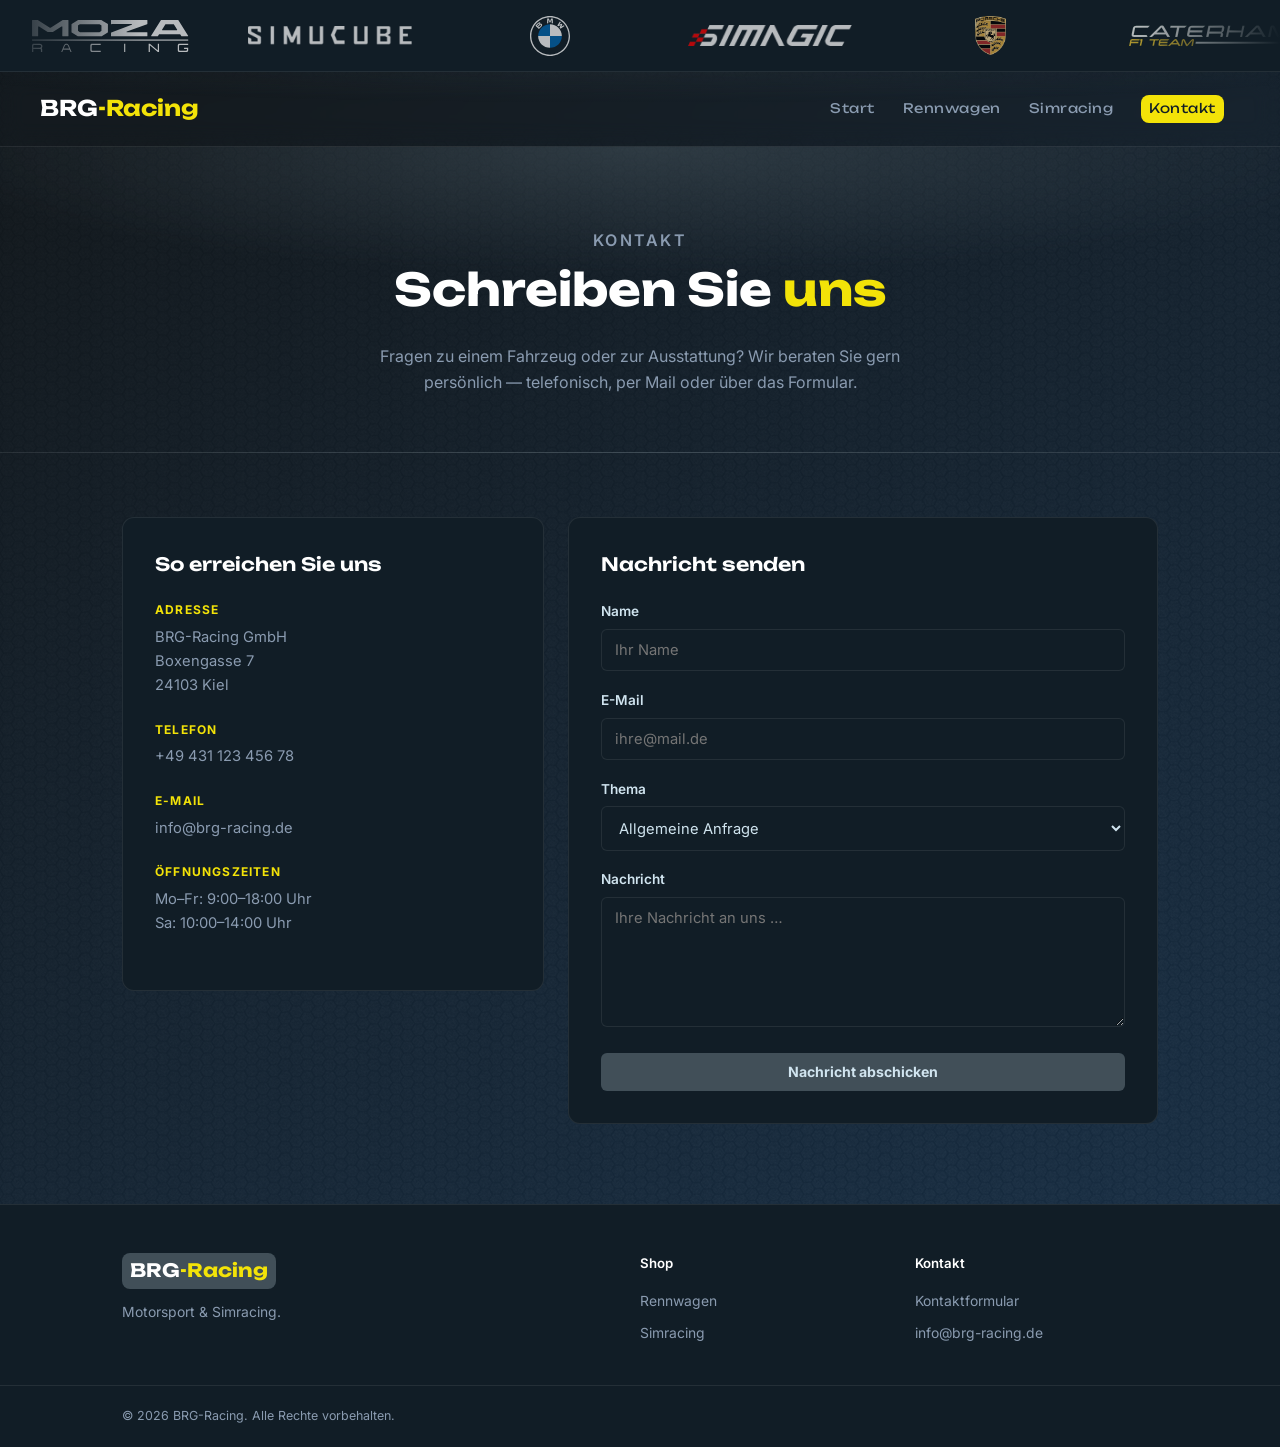
==== commit 2412bb33: "Neue Marken dem Karusell hinzugefügt" ====
--- a/eirikb/html/kontakt.html
+++ b/eirikb/html/kontakt.html
@@ -1,4 +1,5 @@
 <!doctype html>
+<!-- Kontaktseite: Kontaktdaten (Adresse, Telefon, Mail) und Formular per mailto -->
 <html lang="de">
   <head>
     <meta charset="UTF-8" />
@@ -18,26 +19,34 @@
          Rein dekorativ, daher für Screenreader ausgeblendet (aria-hidden). -->
     <div class="marken-band" aria-hidden="true">
       <div class="marken-spur">
-        <!-- Logo-Satz 1 (10 Marken) -->
+        <!-- Logo-Satz 1 (14 Marken) -->
         <div class="marken-slide"><img src="../assets/Simracing/MOZA_Racing_White.svg" alt="" /></div>
         <div class="marken-slide"><img src="../assets/Simracing/Simucube-logo-1.png" alt="" /></div>
+        <div class="marken-slide"><img src="../assets/racecars/BMW_White.svg" alt="" /></div>
         <div class="marken-slide"><img src="../assets/Simracing/Simmagic_Red_White_logo.avif" alt="" /></div>
         <div class="marken-slide"><img src="../assets/racecars/Porsche_Symbol_2.webp" alt="" /></div>
+        <div class="marken-slide"><img src="../assets/racecars/Caterham_Logo.svg" alt="" /></div>
         <div class="marken-slide"><img src="../assets/racecars/duqueine-logo-28.svg" alt="" /></div>
         <div class="marken-slide"><img src="../assets/Simracing/Heusinkveld_White.webp" alt="" /></div>
+        <div class="marken-slide"><img src="../assets/racecars/Renault_White.svg" alt="" /></div>
         <div class="marken-slide"><img src="../assets/Simracing/Ascher_Racing_White.png" alt="" /></div>
         <div class="marken-slide"><img src="../assets/Simracing/ATR_Logo.avif" alt="" /></div>
+        <div class="marken-slide"><img src="../assets/racecars/TonyKart_Wordmark.svg" alt="" /></div>
         <div class="marken-slide"><img src="../assets/Simracing/Fanatec_Logo_White.png" alt="" /></div>
         <div class="marken-slide"><img src="../assets/racecars/Ligier_Automotive_White.svg" alt="" /></div>
         <!-- Logo-Satz 2: identische Kopie für die nahtlose Endlosschleife -->
         <div class="marken-slide"><img src="../assets/Simracing/MOZA_Racing_White.svg" alt="" /></div>
         <div class="marken-slide"><img src="../assets/Simracing/Simucube-logo-1.png" alt="" /></div>
+        <div class="marken-slide"><img src="../assets/racecars/BMW_White.svg" alt="" /></div>
         <div class="marken-slide"><img src="../assets/Simracing/Simmagic_Red_White_logo.avif" alt="" /></div>
         <div class="marken-slide"><img src="../assets/racecars/Porsche_Symbol_2.webp" alt="" /></div>
+        <div class="marken-slide"><img src="../assets/racecars/Caterham_Logo.svg" alt="" /></div>
         <div class="marken-slide"><img src="../assets/racecars/duqueine-logo-28.svg" alt="" /></div>
         <div class="marken-slide"><img src="../assets/Simracing/Heusinkveld_White.webp" alt="" /></div>
+        <div class="marken-slide"><img src="../assets/racecars/Renault_White.svg" alt="" /></div>
         <div class="marken-slide"><img src="../assets/Simracing/Ascher_Racing_White.png" alt="" /></div>
         <div class="marken-slide"><img src="../assets/Simracing/ATR_Logo.avif" alt="" /></div>
+        <div class="marken-slide"><img src="../assets/racecars/TonyKart_Wordmark.svg" alt="" /></div>
         <div class="marken-slide"><img src="../assets/Simracing/Fanatec_Logo_White.png" alt="" /></div>
         <div class="marken-slide"><img src="../assets/racecars/Ligier_Automotive_White.svg" alt="" /></div>
       </div>
@@ -112,10 +121,8 @@
             <div class="kontakt-formular">
               <h2>Nachricht senden</h2>
 
-              <!--
-                            Das Formular öffnet das E-Mail-Programm des Besuchers.
-                            enctype="text/plain" sorgt für eine lesbare Mail.
-                        -->
+              <!-- Das Formular öffnet das E-Mail-Programm des Besuchers.
+                   enctype="text/plain" sorgt für eine lesbare Mail. -->
               <form
                 action="mailto:info@brg-racing.de"
                 method="post"
--- a/eirikb/styles/style-main.css
+++ b/eirikb/styles/style-main.css
@@ -1,3 +1,6 @@
+/* BRG-Racing — zentrales Stylesheet für alle Seiten.
+   Seitenaufbau, Header, Produktkarten und Footer nutzen CSS Grid. */
+
 /* ===== VARIABLEN ===== */
 :root {
   --primaer: #4e5d67c8;
@@ -58,7 +61,7 @@
     transform: translateX(0);
   }
   100% {
-    transform: translateX(calc(-220px * 10));
+    transform: translateX(calc(-220px * 14));
   }
 }
 
@@ -98,8 +101,8 @@
   grid-auto-flow: column;
   grid-auto-columns: 220px;
   height: 100%;
-  /* 60s für 10 Marken = gleiches Tempo wie zuvor 30s für 5 Marken */
-  animation: marken-scroll 60s linear infinite;
+  /* 84s für 14 Marken = gleiches Tempo (6 s pro Marke) */
+  animation: marken-scroll 84s linear infinite;
 }
 
 /* Beim Überfahren mit der Maus pausiert das Laufband */
@@ -394,7 +397,7 @@
   color: var(--text);
 }
 
-/* Farb-Platzhalter oben — werden später durch <img> ersetzt */
+/* Bildfläche der Kategorie-Karten; Farbverlauf dient als Fallback */
 .kat-bild {
   height: 190px;
 }
@@ -481,6 +484,14 @@
   object-fit: cover;
   display: block;
 }
+
+/* Farbige Platzhalterflächen für Produktkarten ohne Foto (racecars.html) */
+.produkt-bild.rot { background: linear-gradient(135deg, #7a0000 0%, #2a1010 100%); }
+.produkt-bild.blau { background: linear-gradient(135deg, #0d3460 0%, #0d1428 100%); }
+.produkt-bild.gruen { background: linear-gradient(135deg, #0f4d32 0%, #101f16 100%); }
+.produkt-bild.gelb { background: linear-gradient(135deg, #8a7400 0%, #2a2410 100%); }
+.produkt-bild.orange { background: linear-gradient(135deg, #8a4200 0%, #2a1810 100%); }
+.produkt-bild.grau { background: linear-gradient(135deg, #4a5560 0%, #1a2026 100%); }
 
 /* Einheitlicher Platz für das Hersteller-Logo auf jeder Produktkarte */
 .produkt-marke {
